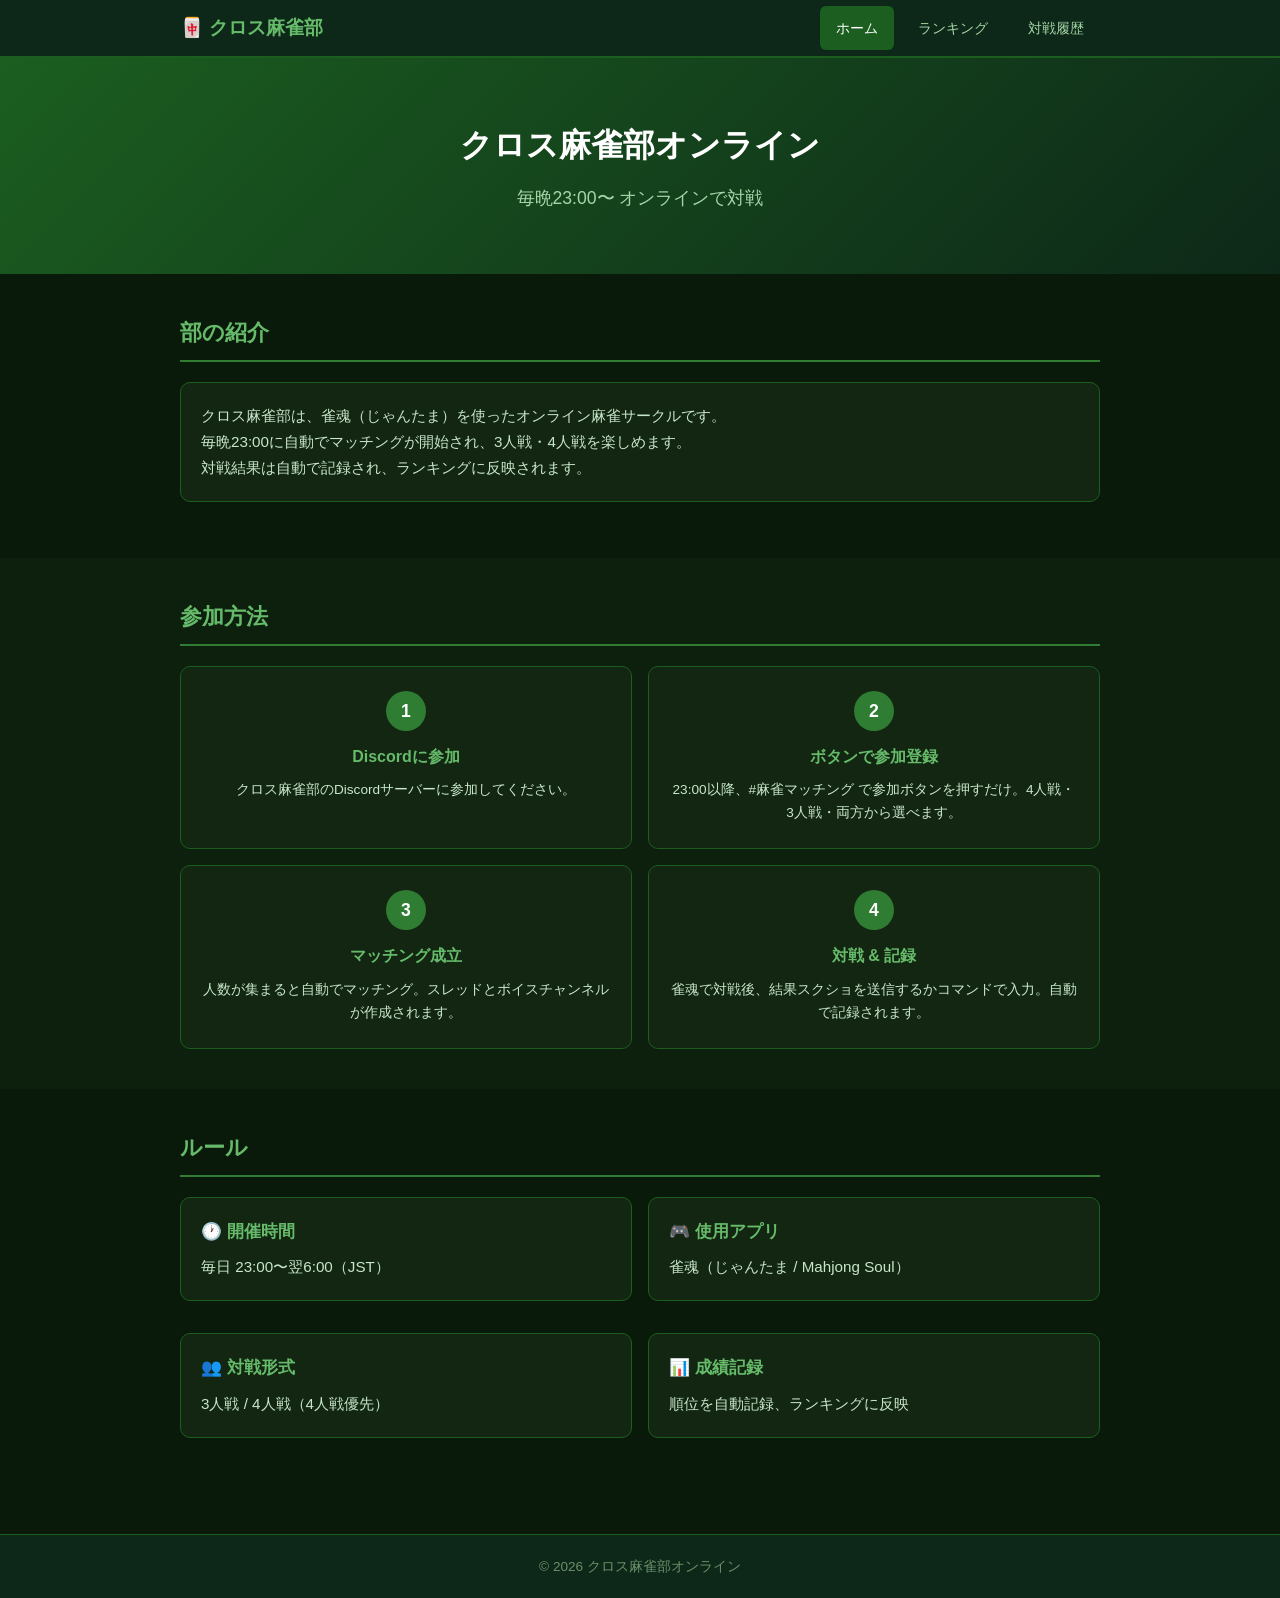
==== クロス麻雀部オンライン/site/index.html @ 56c26aee "Add public site (mj.kyoten-hub.com) and CORS/HTTPS preparation - Green-themed responsive site: home," ====
<!DOCTYPE html>
<html lang="ja">
<head>
    <meta charset="UTF-8">
    <meta name="viewport" content="width=device-width, initial-scale=1.0">
    <meta name="apple-mobile-web-app-capable" content="yes">
    <title>クロス麻雀部オンライン</title>
    <link rel="stylesheet" href="css/style.css">
</head>
<body>
    <header>
        <div class="header-inner">
            <h1 class="logo">🀄 クロス麻雀部</h1>
            <nav class="nav-desktop">
                <a href="#" class="nav-link active" data-page="home">ホーム</a>
                <a href="#" class="nav-link" data-page="ranking">ランキング</a>
                <a href="#" class="nav-link" data-page="history">対戦履歴</a>
            </nav>
            <button class="hamburger" aria-label="メニュー">
                <span></span><span></span><span></span>
            </button>
        </div>
        <nav class="nav-mobile">
            <a href="#" class="nav-link active" data-page="home">ホーム</a>
            <a href="#" class="nav-link" data-page="ranking">ランキング</a>
            <a href="#" class="nav-link" data-page="history">対戦履歴</a>
        </nav>
    </header>

    <!-- ホーム -->
    <main id="page-home" class="page active">
        <section class="hero">
            <div class="hero-inner">
                <h2>クロス麻雀部オンライン</h2>
                <p class="hero-sub">毎晩23:00〜 オンラインで対戦</p>
            </div>
        </section>

        <section class="section">
            <div class="container">
                <h3 class="section-title">部の紹介</h3>
                <div class="card">
                    <p>クロス麻雀部は、雀魂（じゃんたま）を使ったオンライン麻雀サークルです。</p>
                    <p>毎晩23:00に自動でマッチングが開始され、3人戦・4人戦を楽しめます。</p>
                    <p>対戦結果は自動で記録され、ランキングに反映されます。</p>
                </div>
            </div>
        </section>

        <section class="section section-alt">
            <div class="container">
                <h3 class="section-title">参加方法</h3>
                <div class="steps">
                    <div class="step-card">
                        <div class="step-number">1</div>
                        <h4>Discordに参加</h4>
                        <p>クロス麻雀部のDiscordサーバーに参加してください。</p>
                    </div>
                    <div class="step-card">
                        <div class="step-number">2</div>
                        <h4>ボタンで参加登録</h4>
                        <p>23:00以降、#麻雀マッチング で参加ボタンを押すだけ。4人戦・3人戦・両方から選べます。</p>
                    </div>
                    <div class="step-card">
                        <div class="step-number">3</div>
                        <h4>マッチング成立</h4>
                        <p>人数が集まると自動でマッチング。スレッドとボイスチャンネルが作成されます。</p>
                    </div>
                    <div class="step-card">
                        <div class="step-number">4</div>
                        <h4>対戦 & 記録</h4>
                        <p>雀魂で対戦後、結果スクショを送信するかコマンドで入力。自動で記録されます。</p>
                    </div>
                </div>
            </div>
        </section>

        <section class="section">
            <div class="container">
                <h3 class="section-title">ルール</h3>
                <div class="rules-grid">
                    <div class="card">
                        <h4>🕐 開催時間</h4>
                        <p>毎日 23:00〜翌6:00（JST）</p>
                    </div>
                    <div class="card">
                        <h4>🎮 使用アプリ</h4>
                        <p>雀魂（じゃんたま / Mahjong Soul）</p>
                    </div>
                    <div class="card">
                        <h4>👥 対戦形式</h4>
                        <p>3人戦 / 4人戦（4人戦優先）</p>
                    </div>
                    <div class="card">
                        <h4>📊 成績記録</h4>
                        <p>順位を自動記録、ランキングに反映</p>
                    </div>
                </div>
            </div>
        </section>
    </main>

    <!-- ランキング -->
    <main id="page-ranking" class="page">
        <section class="section">
            <div class="container">
                <h3 class="section-title">🏆 ランキング</h3>
                <div class="period-tabs">
                    <button class="period-tab active" data-period="all">通算</button>
                    <button class="period-tab" data-period="monthly">今月</button>
                </div>
                <div id="ranking-content" class="loading-state">読み込み中...</div>
            </div>
        </section>
    </main>

    <!-- 対戦履歴 -->
    <main id="page-history" class="page">
        <section class="section">
            <div class="container">
                <h3 class="section-title">📋 対戦履歴</h3>
                <div id="history-content" class="loading-state">読み込み中...</div>
            </div>
        </section>
    </main>

    <footer>
        <div class="container">
            <p>&copy; 2026 クロス麻雀部オンライン</p>
        </div>
    </footer>

    <script src="js/app.js"></script>
</body>
</html>
---- クロス麻雀部オンライン/site/css/style.css ----
/* ========== Reset & Base ========== */
* { margin: 0; padding: 0; box-sizing: border-box; }
html { scroll-behavior: smooth; }
body {
    font-family: -apple-system, BlinkMacSystemFont, 'Segoe UI', 'Hiragino Sans', sans-serif;
    background: #0a1a0a;
    color: #e0e8e0;
    line-height: 1.7;
    min-height: 100vh;
}
a { color: #4caf50; text-decoration: none; }

/* ========== Header ========== */
header {
    background: #0d2818;
    border-bottom: 2px solid #1b5e20;
    position: sticky;
    top: 0;
    z-index: 100;
}
.header-inner {
    max-width: 960px;
    margin: 0 auto;
    padding: 0 20px;
    height: 56px;
    display: flex;
    align-items: center;
    justify-content: space-between;
}
.logo {
    font-size: 1.2em;
    color: #66bb6a;
    white-space: nowrap;
}
.nav-desktop { display: flex; gap: 8px; }
.nav-mobile { display: none; flex-direction: column; background: #0d2818; }
.nav-link {
    padding: 10px 16px;
    color: #a5d6a7;
    border-radius: 6px;
    font-size: 0.9em;
    transition: background 0.2s;
}
.nav-link:hover, .nav-link.active {
    background: #1b5e20;
    color: #fff;
}

/* Hamburger */
.hamburger {
    display: none;
    background: none;
    border: none;
    cursor: pointer;
    padding: 8px;
    flex-direction: column;
    gap: 5px;
}
.hamburger span {
    display: block;
    width: 24px;
    height: 2px;
    background: #a5d6a7;
    transition: 0.3s;
}

/* ========== Hero ========== */
.hero {
    background: linear-gradient(135deg, #1b5e20 0%, #0d2818 100%);
    padding: 60px 20px;
    text-align: center;
}
.hero h2 {
    font-size: 2em;
    color: #fff;
    margin-bottom: 12px;
}
.hero-sub {
    font-size: 1.1em;
    color: #a5d6a7;
}

/* ========== Sections ========== */
.container { max-width: 960px; margin: 0 auto; padding: 0 20px; }
.section { padding: 40px 0; }
.section-alt { background: #0d1f0d; }
.section-title {
    font-size: 1.4em;
    color: #66bb6a;
    margin-bottom: 20px;
    padding-bottom: 8px;
    border-bottom: 2px solid #2e7d32;
}

/* ========== Cards ========== */
.card {
    background: #122612;
    border: 1px solid #1b5e20;
    border-radius: 10px;
    padding: 20px;
    margin-bottom: 16px;
}
.card h4 {
    color: #66bb6a;
    margin-bottom: 8px;
    font-size: 1.05em;
}
.card p { color: #c8e6c9; font-size: 0.95em; }

/* Steps */
.steps {
    display: grid;
    grid-template-columns: repeat(2, 1fr);
    gap: 16px;
}
.step-card {
    background: #122612;
    border: 1px solid #1b5e20;
    border-radius: 10px;
    padding: 24px 20px;
    text-align: center;
}
.step-number {
    width: 40px;
    height: 40px;
    line-height: 40px;
    border-radius: 50%;
    background: #2e7d32;
    color: #fff;
    font-weight: bold;
    font-size: 1.1em;
    margin: 0 auto 12px;
}
.step-card h4 { color: #66bb6a; margin-bottom: 8px; }
.step-card p { color: #c8e6c9; font-size: 0.85em; }

/* Rules grid */
.rules-grid {
    display: grid;
    grid-template-columns: repeat(2, 1fr);
    gap: 16px;
}

/* ========== Period Tabs ========== */
.period-tabs {
    display: flex;
    gap: 8px;
    margin-bottom: 20px;
}
.period-tab {
    padding: 8px 20px;
    background: #122612;
    border: 1px solid #1b5e20;
    border-radius: 6px;
    color: #a5d6a7;
    cursor: pointer;
    font-size: 0.9em;
}
.period-tab.active {
    background: #2e7d32;
    border-color: #2e7d32;
    color: #fff;
}

/* ========== Ranking Table ========== */
.ranking-table {
    width: 100%;
    border-collapse: collapse;
}
.ranking-table th, .ranking-table td {
    padding: 12px 10px;
    text-align: left;
    border-bottom: 1px solid #1b3a1b;
    font-size: 0.9em;
}
.ranking-table th {
    background: #0d2818;
    color: #66bb6a;
    font-weight: 600;
    font-size: 0.8em;
    text-transform: uppercase;
}
.ranking-table tr:hover { background: #1a3a1a; }
.rank-1 { color: #ffd700; font-weight: bold; }
.rank-2 { color: #c0c0c0; }
.rank-3 { color: #cd7f32; }

/* ========== Match Cards ========== */
.match-card {
    background: #122612;
    border: 1px solid #1b5e20;
    border-radius: 8px;
    padding: 16px;
    margin-bottom: 12px;
}
.match-header {
    display: flex;
    justify-content: space-between;
    align-items: center;
    margin-bottom: 10px;
}
.match-date { font-size: 0.8em; color: #81c784; }
.match-type-badge {
    background: #2e7d32;
    color: #fff;
    padding: 2px 10px;
    border-radius: 4px;
    font-size: 0.75em;
}
.match-players { display: flex; flex-wrap: wrap; gap: 12px; }
.match-player { font-size: 0.9em; }

/* ========== States ========== */
.loading-state, .no-data {
    text-align: center;
    padding: 40px 20px;
    color: #6a8f6a;
    font-size: 0.95em;
}

/* ========== Pages ========== */
.page { display: none; }
.page.active { display: block; }

/* ========== Footer ========== */
footer {
    background: #0d2818;
    border-top: 1px solid #1b5e20;
    padding: 20px;
    text-align: center;
    color: #6a8f6a;
    font-size: 0.85em;
    margin-top: 40px;
}

/* ========== Responsive: Tablet ========== */
@media (max-width: 768px) {
    .nav-desktop { display: none; }
    .hamburger { display: flex; }
    .nav-mobile.open { display: flex; }
    .nav-mobile .nav-link {
        padding: 14px 20px;
        border-bottom: 1px solid #1b3a1b;
    }
    .hero h2 { font-size: 1.5em; }
    .hero { padding: 40px 20px; }
    .steps { grid-template-columns: 1fr; }
    .rules-grid { grid-template-columns: 1fr; }
}

/* ========== Responsive: Mobile ========== */
@media (max-width: 480px) {
    .header-inner { height: 50px; }
    .logo { font-size: 1em; }
    .hero h2 { font-size: 1.3em; }
    .hero-sub { font-size: 0.95em; }
    .section { padding: 28px 0; }
    .section-title { font-size: 1.2em; }
    .ranking-table th, .ranking-table td {
        padding: 8px 6px;
        font-size: 0.8em;
    }
    .match-players { flex-direction: column; gap: 4px; }
}
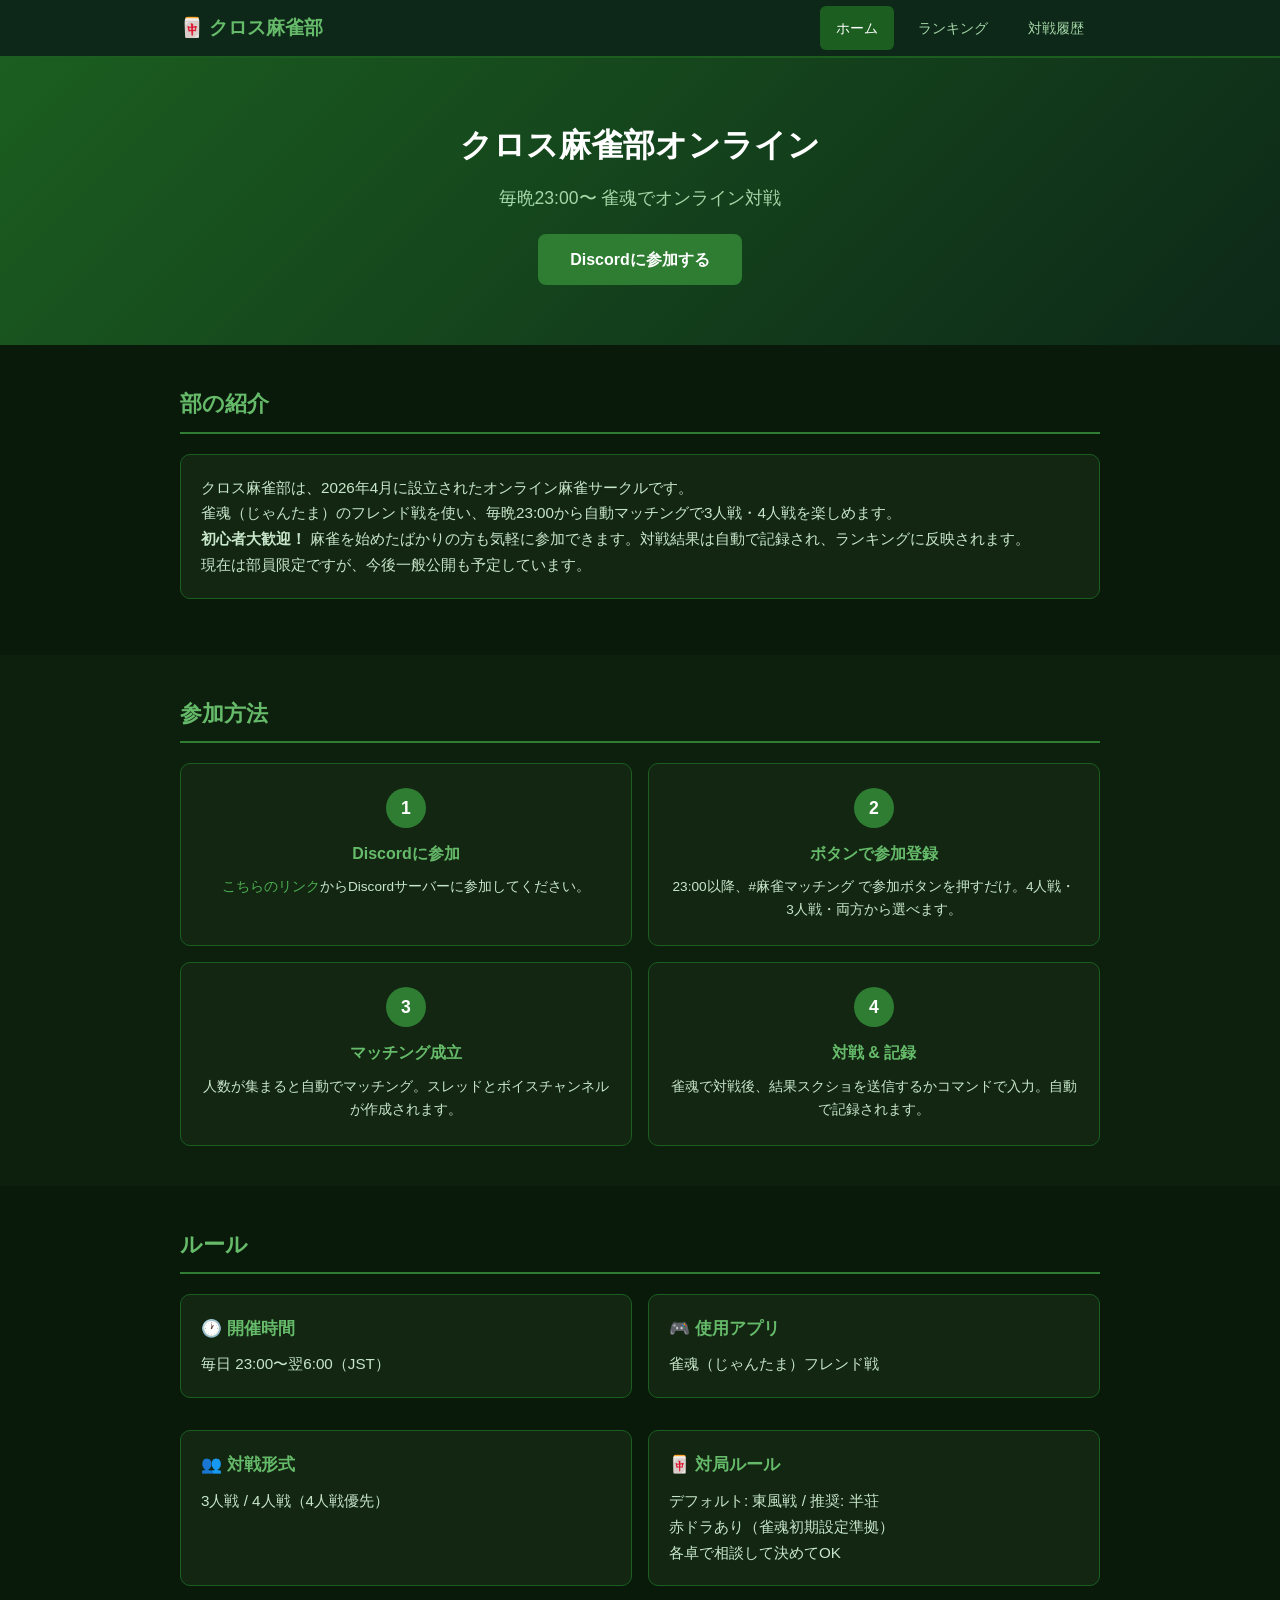
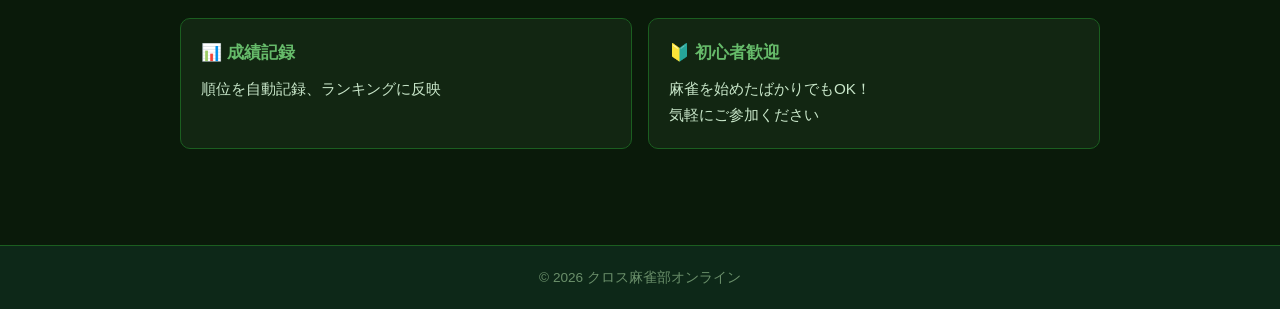
==== commit 4a829300: "Update site content: about, rules, Discord invite link - Add club founding info, beginner-friendly m" ====
--- a/クロス麻雀部オンライン/site/index.html
+++ b/クロス麻雀部オンライン/site/index.html
@@ -32,7 +32,8 @@
         <section class="hero">
             <div class="hero-inner">
                 <h2>クロス麻雀部オンライン</h2>
-                <p class="hero-sub">毎晩23:00〜 オンラインで対戦</p>
+                <p class="hero-sub">毎晩23:00〜 雀魂でオンライン対戦</p>
+                <a href="https://discord.gg/WSXZK75qug" target="_blank" class="hero-btn">Discordに参加する</a>
             </div>
         </section>
 
@@ -40,9 +41,10 @@
             <div class="container">
                 <h3 class="section-title">部の紹介</h3>
                 <div class="card">
-                    <p>クロス麻雀部は、雀魂（じゃんたま）を使ったオンライン麻雀サークルです。</p>
-                    <p>毎晩23:00に自動でマッチングが開始され、3人戦・4人戦を楽しめます。</p>
-                    <p>対戦結果は自動で記録され、ランキングに反映されます。</p>
+                    <p>クロス麻雀部は、2026年4月に設立されたオンライン麻雀サークルです。</p>
+                    <p>雀魂（じゃんたま）のフレンド戦を使い、毎晩23:00から自動マッチングで3人戦・4人戦を楽しめます。</p>
+                    <p><strong>初心者大歓迎！</strong> 麻雀を始めたばかりの方も気軽に参加できます。対戦結果は自動で記録され、ランキングに反映されます。</p>
+                    <p>現在は部員限定ですが、今後一般公開も予定しています。</p>
                 </div>
             </div>
         </section>
@@ -54,7 +56,7 @@
                     <div class="step-card">
                         <div class="step-number">1</div>
                         <h4>Discordに参加</h4>
-                        <p>クロス麻雀部のDiscordサーバーに参加してください。</p>
+                        <p><a href="https://discord.gg/WSXZK75qug" target="_blank">こちらのリンク</a>からDiscordサーバーに参加してください。</p>
                     </div>
                     <div class="step-card">
                         <div class="step-number">2</div>
@@ -85,15 +87,23 @@
                     </div>
                     <div class="card">
                         <h4>🎮 使用アプリ</h4>
-                        <p>雀魂（じゃんたま / Mahjong Soul）</p>
+                        <p>雀魂（じゃんたま）フレンド戦</p>
                     </div>
                     <div class="card">
                         <h4>👥 対戦形式</h4>
                         <p>3人戦 / 4人戦（4人戦優先）</p>
                     </div>
                     <div class="card">
+                        <h4>🀄 対局ルール</h4>
+                        <p>デフォルト: 東風戦 / 推奨: 半荘<br>赤ドラあり（雀魂初期設定準拠）<br>各卓で相談して決めてOK</p>
+                    </div>
+                    <div class="card">
                         <h4>📊 成績記録</h4>
                         <p>順位を自動記録、ランキングに反映</p>
+                    </div>
+                    <div class="card">
+                        <h4>🔰 初心者歓迎</h4>
+                        <p>麻雀を始めたばかりでもOK！<br>気軽にご参加ください</p>
                     </div>
                 </div>
             </div>
--- a/クロス麻雀部オンライン/site/css/style.css
+++ b/クロス麻雀部オンライン/site/css/style.css
@@ -79,6 +79,18 @@
     font-size: 1.1em;
     color: #a5d6a7;
 }
+.hero-btn {
+    display: inline-block;
+    margin-top: 20px;
+    padding: 12px 32px;
+    background: #2e7d32;
+    color: #fff;
+    border-radius: 8px;
+    font-size: 1em;
+    font-weight: 600;
+    transition: background 0.2s;
+}
+.hero-btn:hover { background: #388e3c; color: #fff; }
 
 /* ========== Sections ========== */
 .container { max-width: 960px; margin: 0 auto; padding: 0 20px; }
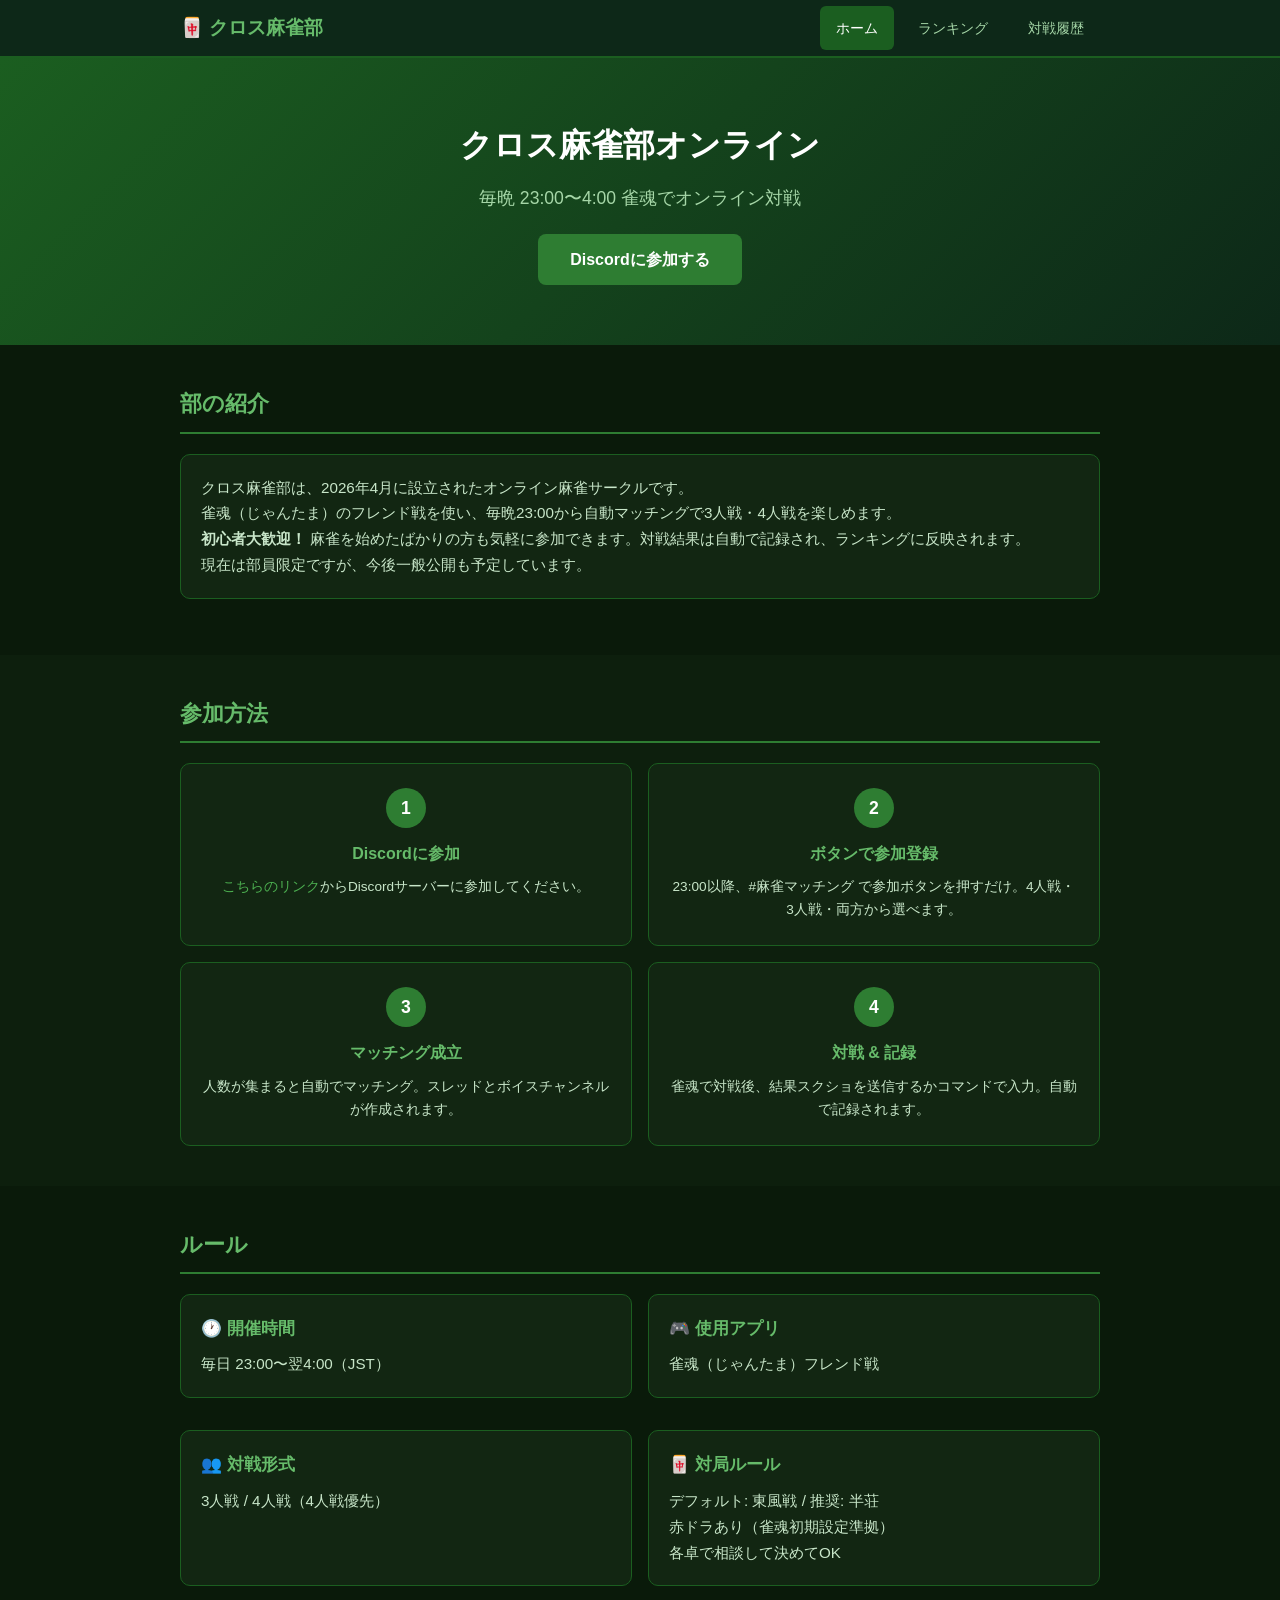
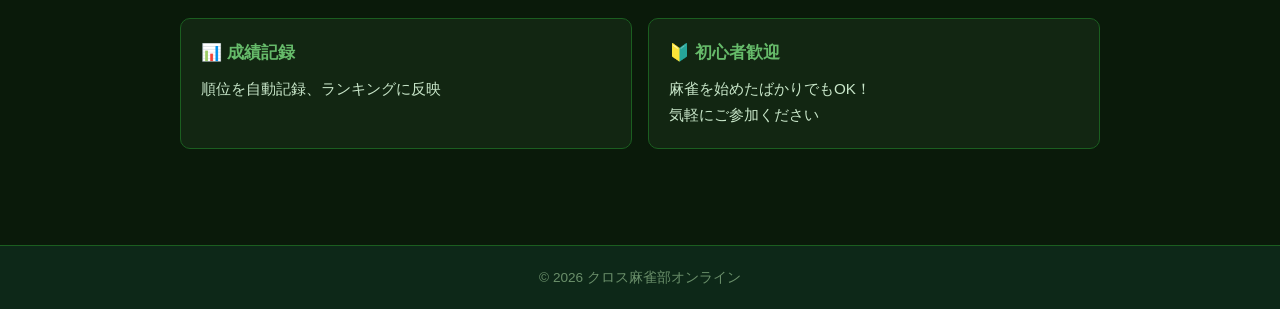
==== commit 30f0de3d: "Change active hours from 23:00-6:00 to 23:00-4:00 JST Co-Authored-By: Claude Opus 4.6 (1M context) <" ====
--- a/クロス麻雀部オンライン/site/index.html
+++ b/クロス麻雀部オンライン/site/index.html
@@ -32,7 +32,7 @@
         <section class="hero">
             <div class="hero-inner">
                 <h2>クロス麻雀部オンライン</h2>
-                <p class="hero-sub">毎晩23:00〜 雀魂でオンライン対戦</p>
+                <p class="hero-sub">毎晩 23:00〜4:00 雀魂でオンライン対戦</p>
                 <a href="https://discord.gg/WSXZK75qug" target="_blank" class="hero-btn">Discordに参加する</a>
             </div>
         </section>
@@ -83,7 +83,7 @@
                 <div class="rules-grid">
                     <div class="card">
                         <h4>🕐 開催時間</h4>
-                        <p>毎日 23:00〜翌6:00（JST）</p>
+                        <p>毎日 23:00〜翌4:00（JST）</p>
                     </div>
                     <div class="card">
                         <h4>🎮 使用アプリ</h4>
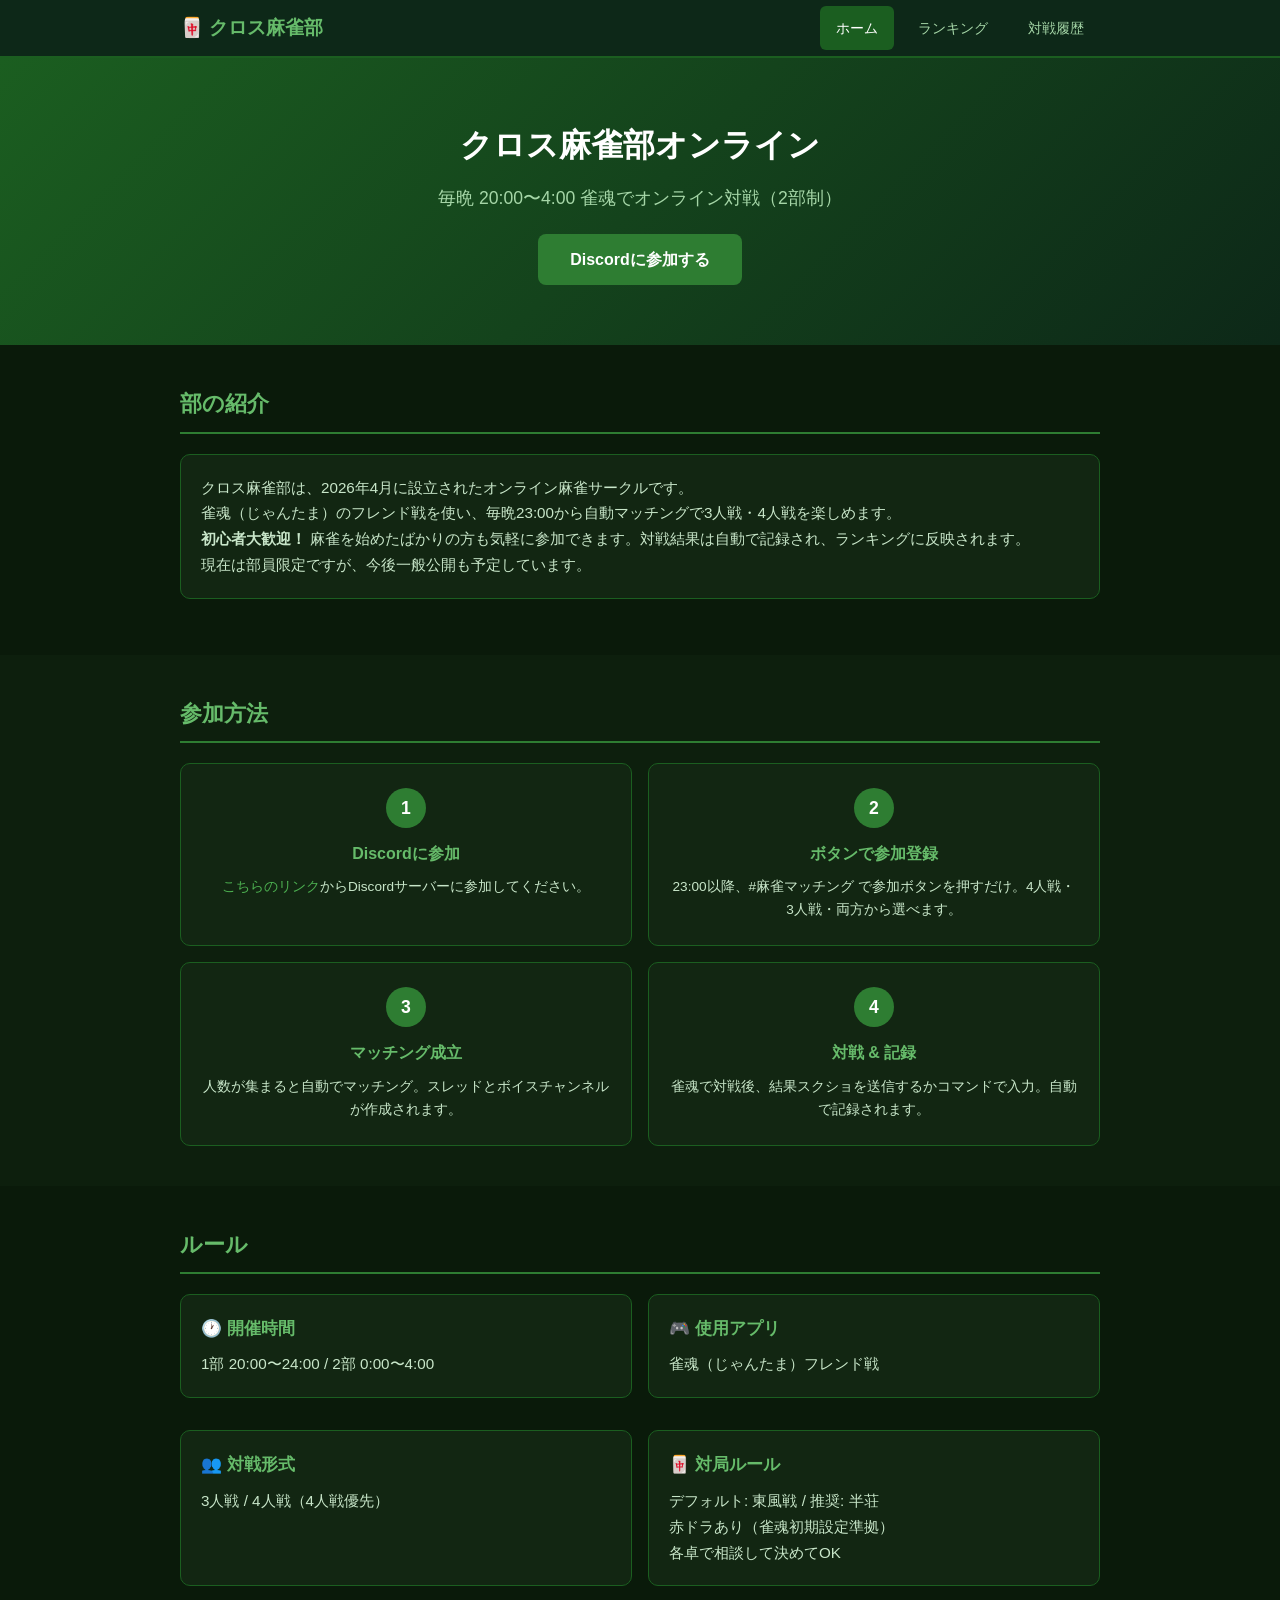
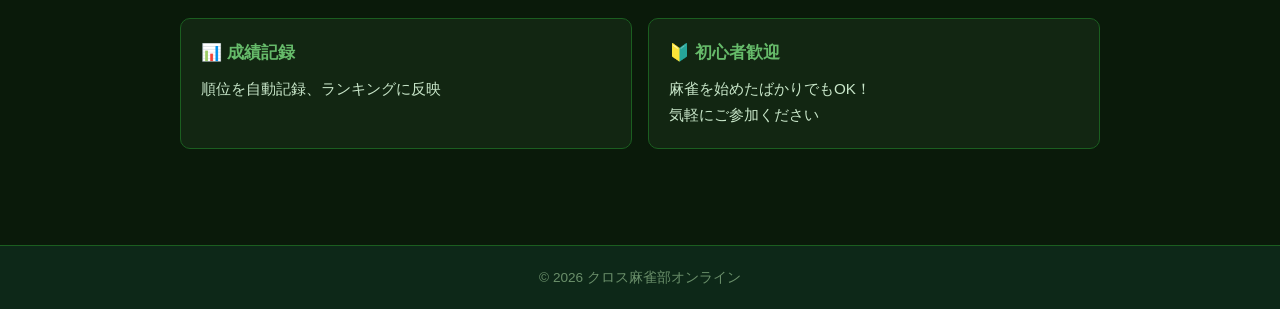
==== commit 7eac4fbf: "Add 2-part schedule (20:00-24:00, 0:00-4:00) and screenshot guidance - 2-part matching: Part 1 at 20" ====
--- a/クロス麻雀部オンライン/site/index.html
+++ b/クロス麻雀部オンライン/site/index.html
@@ -32,7 +32,7 @@
         <section class="hero">
             <div class="hero-inner">
                 <h2>クロス麻雀部オンライン</h2>
-                <p class="hero-sub">毎晩 23:00〜4:00 雀魂でオンライン対戦</p>
+                <p class="hero-sub">毎晩 20:00〜4:00 雀魂でオンライン対戦（2部制）</p>
                 <a href="https://discord.gg/WSXZK75qug" target="_blank" class="hero-btn">Discordに参加する</a>
             </div>
         </section>
@@ -83,7 +83,7 @@
                 <div class="rules-grid">
                     <div class="card">
                         <h4>🕐 開催時間</h4>
-                        <p>毎日 23:00〜翌4:00（JST）</p>
+                        <p>1部 20:00〜24:00 / 2部 0:00〜4:00</p>
                     </div>
                     <div class="card">
                         <h4>🎮 使用アプリ</h4>
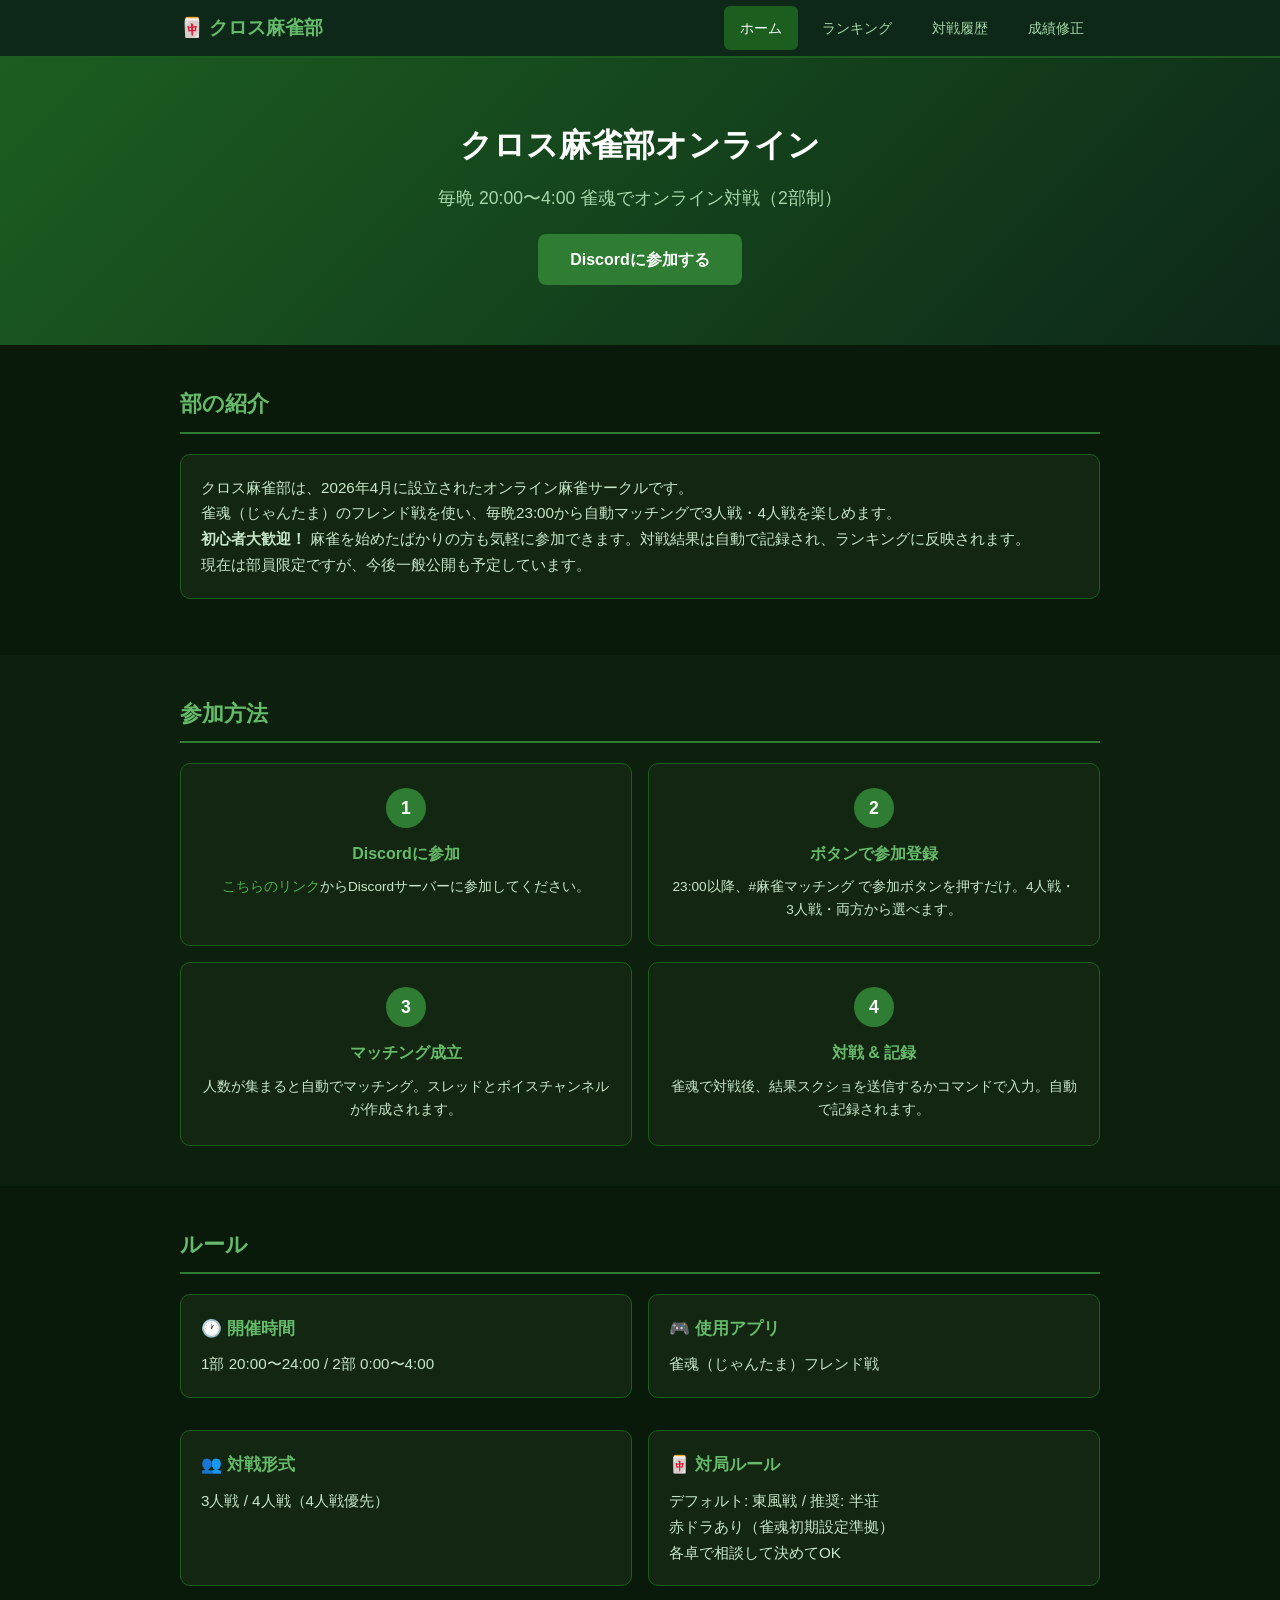
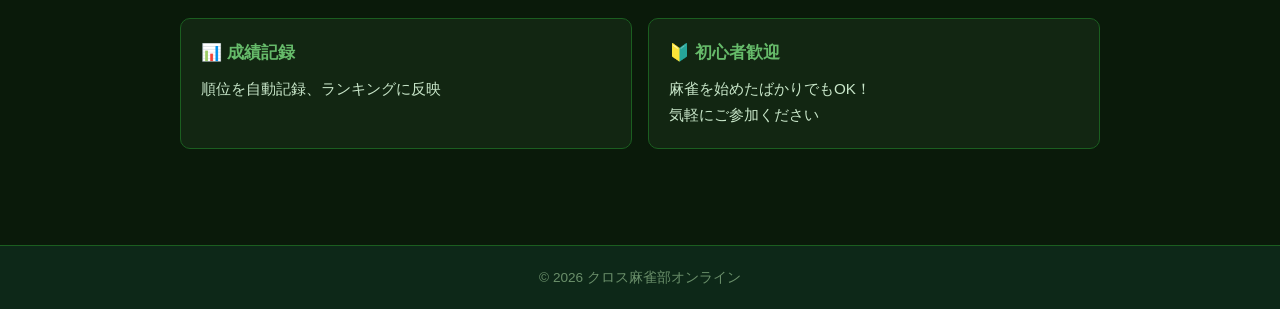
==== commit d830a90f: "Create dedicated OCR thread per match + web edit form - Match result thread auto-created in #対戦結果 (l" ====
--- a/クロス麻雀部オンライン/site/index.html
+++ b/クロス麻雀部オンライン/site/index.html
@@ -15,6 +15,7 @@
                 <a href="#" class="nav-link active" data-page="home">ホーム</a>
                 <a href="#" class="nav-link" data-page="ranking">ランキング</a>
                 <a href="#" class="nav-link" data-page="history">対戦履歴</a>
+                <a href="#" class="nav-link" data-page="edit">成績修正</a>
             </nav>
             <button class="hamburger" aria-label="メニュー">
                 <span></span><span></span><span></span>
@@ -134,6 +135,24 @@
         </section>
     </main>
 
+    <!-- 成績修正 -->
+    <main id="page-edit" class="page">
+        <section class="section">
+            <div class="container">
+                <h3 class="section-title">🛠 成績修正</h3>
+                <div class="card">
+                    <p>誤認識や入力ミスを修正できます。編集トークンが必要です。</p>
+                    <div class="form-row">
+                        <label>編集トークン:</label>
+                        <input type="password" id="edit-token" placeholder="管理者に確認">
+                        <button class="btn-primary" onclick="saveToken()">保存</button>
+                    </div>
+                </div>
+                <div id="edit-content" class="loading-state">読み込み中...</div>
+            </div>
+        </section>
+    </main>
+
     <footer>
         <div class="container">
             <p>&copy; 2026 クロス麻雀部オンライン</p>
--- a/クロス麻雀部オンライン/site/css/style.css
+++ b/クロス麻雀部オンライン/site/css/style.css
@@ -221,6 +221,47 @@
 }
 .match-players { display: flex; flex-wrap: wrap; gap: 12px; }
 .match-player { font-size: 0.9em; }
+
+/* ========== Edit Form ========== */
+.form-row {
+    display: flex;
+    gap: 8px;
+    align-items: center;
+    flex-wrap: wrap;
+    margin-top: 10px;
+}
+.form-row label { color: #a5d6a7; font-size: 0.9em; }
+.form-row input, .form-row select {
+    background: #0d2818;
+    border: 1px solid #1b5e20;
+    color: #e0e8e0;
+    padding: 6px 10px;
+    border-radius: 6px;
+    font-size: 0.9em;
+}
+.form-row input[type="number"] { width: 100px; }
+.form-row input[type="password"] { flex: 1; min-width: 180px; }
+.btn-primary, .btn-danger {
+    padding: 6px 14px;
+    border: none;
+    border-radius: 6px;
+    color: #fff;
+    cursor: pointer;
+    font-size: 0.85em;
+}
+.btn-primary { background: #2e7d32; }
+.btn-primary:hover { background: #388e3c; }
+.btn-danger { background: #c62828; }
+.btn-danger:hover { background: #d32f2f; }
+.edit-match-card .player-row {
+    display: grid;
+    grid-template-columns: auto 1fr 100px 100px auto;
+    gap: 8px;
+    align-items: center;
+    padding: 8px;
+    border-bottom: 1px solid #0d2818;
+}
+.edit-match-card .player-row:last-child { border-bottom: none; }
 
 /* ========== States ========== */
 .loading-state, .no-data {
